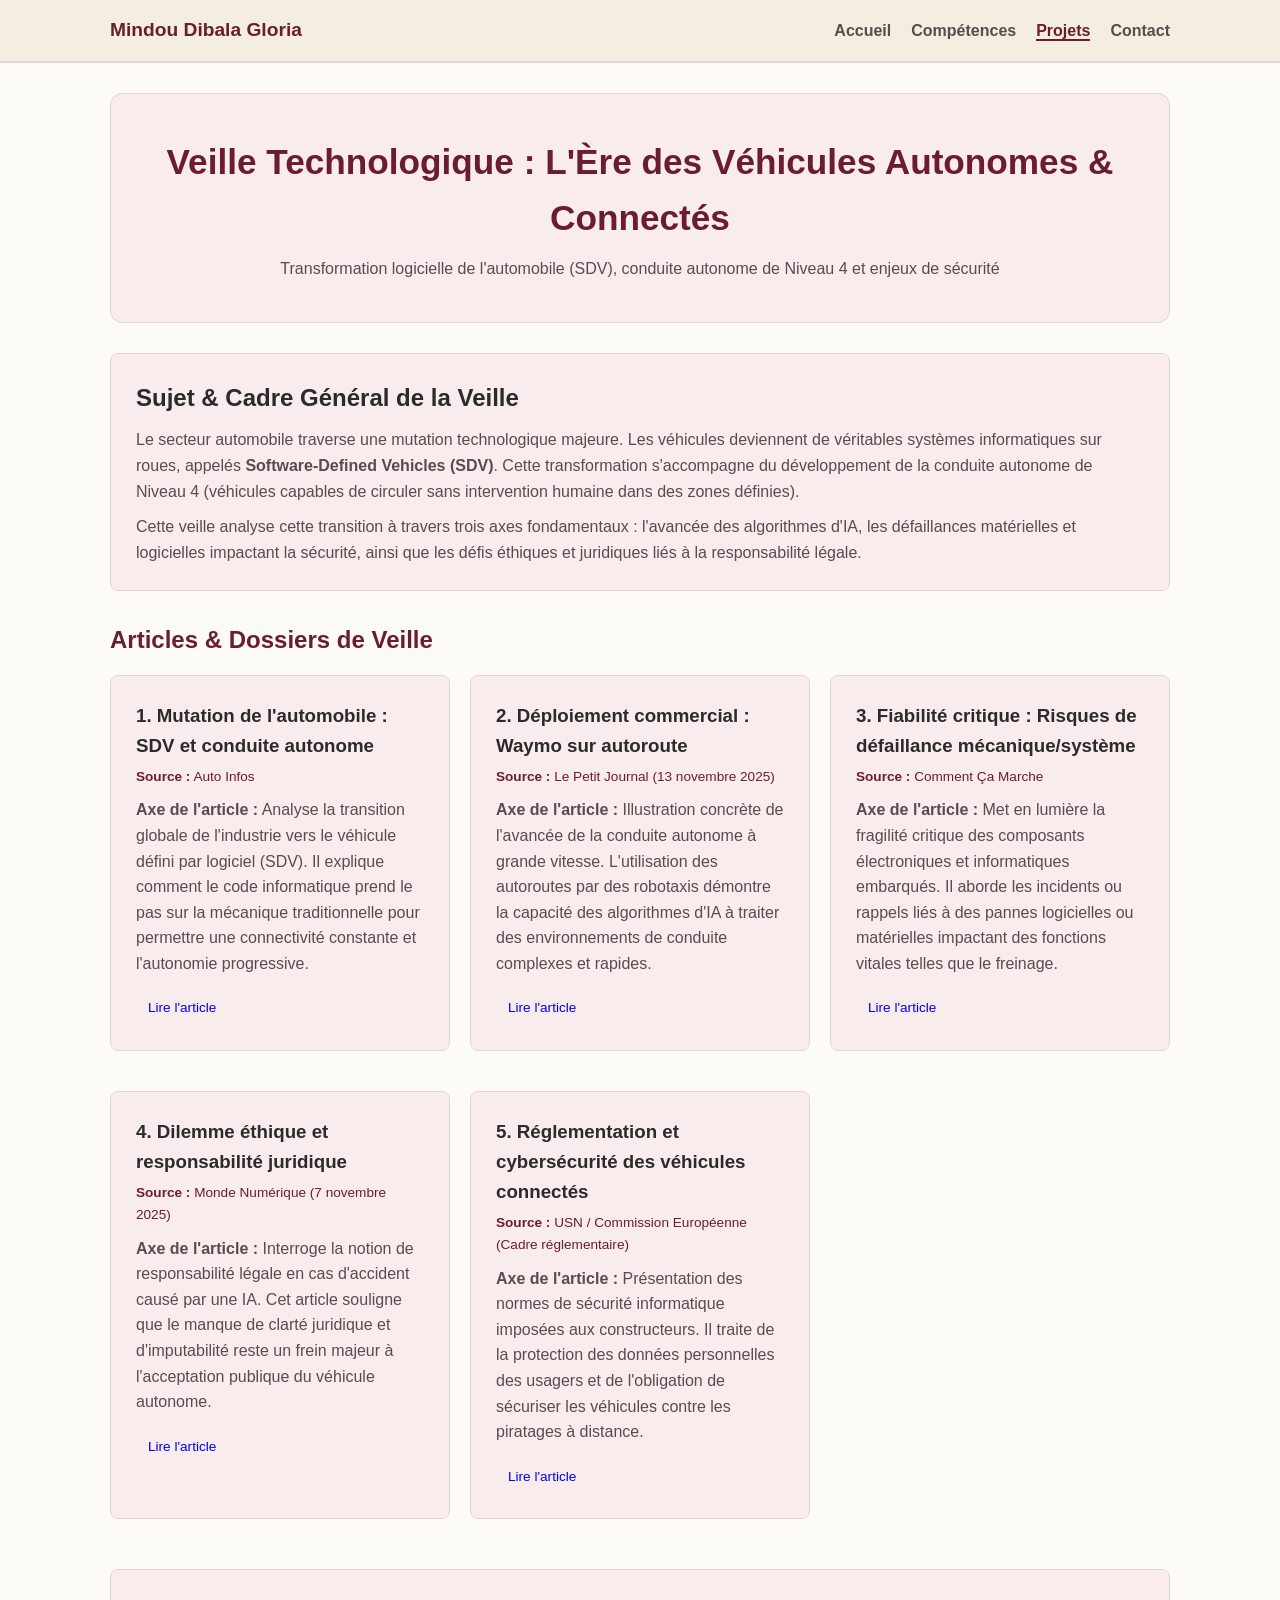
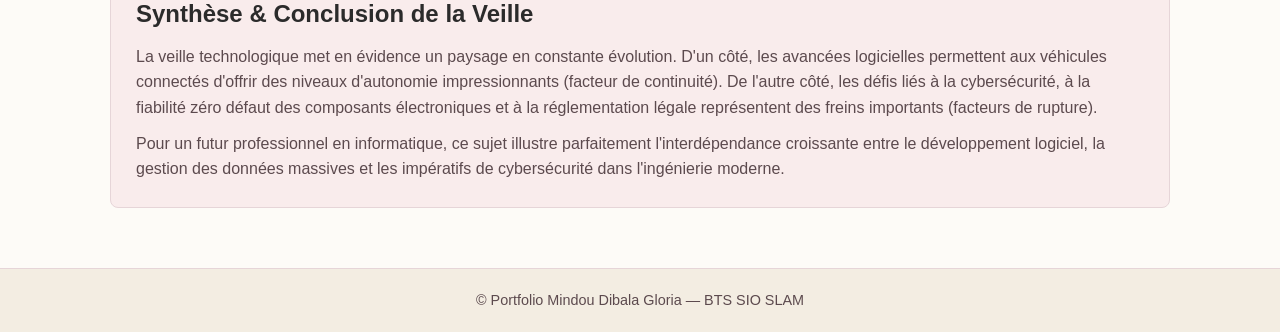
==== veille-technologique.html @ 2529f7f1 "Add files via upload" ====
<!DOCTYPE html>
<html lang="fr">
<head>
    <meta charset="UTF-8">
    <meta name="viewport" content="width=device-width, initial-scale=1.0">
    <title>Veille Technologique — Véhicules Autonomes & Connectés</title>
    <link rel="stylesheet" href="style.css">
</head>
<body>

    <nav>
        <div class="container nav-container">
            <a href="index.html" class="logo">Mindou Dibala Gloria</a>
            <ul class="nav-links">
                <li><a href="index.html">Accueil</a></li>
                <li><a href="competences.html">Compétences</a></li>
                <li><a href="projets.html" class="active">Projets</a></li>
                <li><a href="contact.html">Contact</a></li>
            </ul>
        </div>
    </nav>

    <main class="container">
        <header class="page-header">
            <h1>Veille Technologique : L'Ère des Véhicules Autonomes & Connectés</h1>
            <p>Transformation logicielle de l'automobile (SDV), conduite autonome de Niveau 4 et enjeux de sécurité</p>
        </header>

        <!-- PRESENTATION GLOBALE DU SUJET -->
        <div class="card">
            <h2>Sujet & Cadre Général de la Veille</h2>
            <p style="margin-top: 10px; color: var(--text-muted);">
                Le secteur automobile traverse une mutation technologique majeure. Les véhicules deviennent de véritables systèmes informatiques sur roues, appelés <strong>Software-Defined Vehicles (SDV)</strong>. Cette transformation s'accompagne du développement de la conduite autonome de Niveau 4 (véhicules capables de circuler sans intervention humaine dans des zones définies).
            </p>
            <p style="margin-top: 10px; color: var(--text-muted);">
                Cette veille analyse cette transition à travers trois axes fondamentaux : l'avancée des algorithmes d'IA, les défaillances matérielles et logicielles impactant la sécurité, ainsi que les défis éthiques et juridiques liés à la responsabilité légale.
            </p>
        </div>

        <h2 style="margin: 30px 0 15px 0; color: var(--accent-color);">Articles & Dossiers de Veille</h2>

        <div class="grid-2">
            <!-- ARTICLE 1 -->
            <div class="card">
                <h3>1. Mutation de l'automobile : SDV et conduite autonome</h3>
                <p style="font-size: 0.85rem; color: var(--accent-color); margin-top: 5px;">
                    <strong>Source :</strong> Auto Infos
                </p>
                <p style="margin-top: 10px; color: var(--text-muted);">
                    <strong>Axe de l'article :</strong> Analyse la transition globale de l'industrie vers le véhicule défini par logiciel (SDV). Il explique comment le code informatique prend le pas sur la mécanique traditionnelle pour permettre une connectivité constante et l'autonomie progressive.
                </p>
                <div style="margin-top: 15px;">
                    <a href="https://www.auto-infos.fr/article/vehicules-connectes-sdv-vehicules-autonomes-le-monde-de-l-automobile-en-pleine-mutation.288270" target="_blank" class="btn-submit" style="text-decoration: none; font-size: 0.85rem; padding: 6px 12px; display: inline-block;">Lire l'article</a>
                </div>
            </div>

            <!-- ARTICLE 2 -->
            <div class="card">
                <h3>2. Déploiement commercial : Waymo sur autoroute</h3>
                <p style="font-size: 0.85rem; color: var(--accent-color); margin-top: 5px;">
                    <strong>Source :</strong> Le Petit Journal (13 novembre 2025)
                </p>
                <p style="margin-top: 10px; color: var(--text-muted);">
                    <strong>Axe de l'article :</strong> Illustration concrète de l'avancée de la conduite autonome à grande vitesse. L'utilisation des autoroutes par des robotaxis démontre la capacité des algorithmes d'IA à traiter des environnements de conduite complexes et rapides.
                </p>
                <div style="margin-top: 15px;">
                    <a href="https://lepetitjournal.com/san-francisco/comprendre-san-francisco/waymo-les-taxis-robots-qui-transforment-nos-rues-et-empruntent-les-autoroutes-427599" target="_blank" class="btn-submit" style="text-decoration: none; font-size: 0.85rem; padding: 6px 12px; display: inline-block;">Lire l'article</a>
                </div>
            </div>

            <!-- ARTICLE 3 -->
            <div class="card">
                <h3>3. Fiabilité critique : Risques de défaillance mécanique/système</h3>
                <p style="font-size: 0.85rem; color: var(--accent-color); margin-top: 5px;">
                    <strong>Source :</strong> Comment Ça Marche
                </p>
                <p style="margin-top: 10px; color: var(--text-muted);">
                    <strong>Axe de l'article :</strong> Met en lumière la fragilité critique des composants électroniques et informatiques embarqués. Il aborde les incidents ou rappels liés à des pannes logicielles ou matérielles impactant des fonctions vitales telles que le freinage.
                </p>
                <div style="margin-top: 15px;">
                    <a href="https://www.commentcamarche.net/maison/36447-mercedes-voitures-sans-freins/" target="_blank" class="btn-submit" style="text-decoration: none; font-size: 0.85rem; padding: 6px 12px; display: inline-block;">Lire l'article</a>
                </div>
            </div>

            <!-- ARTICLE 4 -->
            <div class="card">
                <h3>4. Dilemme éthique et responsabilité juridique</h3>
                <p style="font-size: 0.85rem; color: var(--accent-color); margin-top: 5px;">
                    <strong>Source :</strong> Monde Numérique (7 novembre 2025)
                </p>
                <p style="margin-top: 10px; color: var(--text-muted);">
                    <strong>Axe de l'article :</strong> Interroge la notion de responsabilité légale en cas d'accident causé par une IA. Cet article souligne que le manque de clarté juridique et d'imputabilité reste un frein majeur à l'acceptation publique du véhicule autonome.
                </p>
                <div style="margin-top: 15px;">
                    <a href="https://mondenumerique.info/episode/edito-ce-quun-chat-tue-par-un-robotaxi-dit-de-notre-rapport-a-la-technologie" target="_blank" class="btn-submit" style="text-decoration: none; font-size: 0.85rem; padding: 6px 12px; display: inline-block;">Lire l'article</a>
                </div>
            </div>

            <!-- ARTICLE 5 -->
            <div class="card">
                <h3>5. Réglementation et cybersécurité des véhicules connectés</h3>
                <p style="font-size: 0.85rem; color: var(--accent-color); margin-top: 5px;">
                    <strong>Source :</strong> USN / Commission Européenne (Cadre réglementaire)
                </p>
                <p style="margin-top: 10px; color: var(--text-muted);">
                    <strong>Axe de l'article :</strong> Présentation des normes de sécurité informatique imposées aux constructeurs. Il traite de la protection des données personnelles des usagers et de l'obligation de sécuriser les véhicules contre les piratages à distance.
                </p>
                <div style="margin-top: 15px;">
                    <a href="https://www.lesnumeriques.com/voiture/vehicules-autonomes-quelles-sont-les-regles-en-france-et-en-europe-a201200.html" target="_blank" class="btn-submit" style="text-decoration: none; font-size: 0.85rem; padding: 6px 12px; display: inline-block;">Lire l'article</a>
                </div>
            </div>
        </div>

        <!-- SYNTHESE ET CONCLUSION DE LA VEILLE -->
        <div class="card" style="margin-top: 30px;">
            <h2>Synthèse & Conclusion de la Veille</h2>
            <p style="margin-top: 10px; color: var(--text-muted);">
                La veille technologique met en évidence un paysage en constante évolution. D'un côté, les avancées logicielles permettent aux véhicules connectés d'offrir des niveaux d'autonomie impressionnants (facteur de continuité). De l'autre côté, les défis liés à la cybersécurité, à la fiabilité zéro défaut des composants électroniques et à la réglementation légale représentent des freins importants (facteurs de rupture).
            </p>
            <p style="margin-top: 10px; color: var(--text-muted);">
                Pour un futur professionnel en informatique, ce sujet illustre parfaitement l'interdépendance croissante entre le développement logiciel, la gestion des données massives et les impératifs de cybersécurité dans l'ingénierie moderne.
            </p>
        </div>

    </main>

    <footer>
        <p>&copy; Portfolio Mindou Dibala Gloria — BTS SIO SLAM</p>
    </footer>

</body>
</html>
---- style.css ----
/* Palette : Crème (#fdfbf7), Sable (#f3ede2), Rose pastel (#f9ecec), Burgundy (#6b1d2f) */
:root {
    --bg-color: #fdfbf7;
    --card-bg: #f9ecec;
    --accent-color: #6b1d2f;
    --accent-light: #8b263e;
    --text-color: #2b2b2b;
    --text-muted: #5c4a4e;
    --border-color: #e6d5d8;
    --sable-bg: #f3ede2;
}

* {
    box-sizing: border-box;
    margin: 0;
    padding: 0;
    font-family: 'Segoe UI', Tahoma, Geneva, Verdana, sans-serif;
}

body {
    background-color: var(--bg-color);
    color: var(--text-color);
    line-height: 1.6;
    display: flex;
    flex-direction: column;
    min-height: 100vh;
}

.container {
    max-width: 1100px;
    margin: 0 auto;
    padding: 0 20px;
    width: 100%;
}

/* --- NAVIGATION --- */
nav {
    background-color: var(--sable-bg);
    border-bottom: 2px solid var(--border-color);
    padding: 15px 0;
    position: sticky;
    top: 0;
    z-index: 100;
}

nav .nav-container {
    display: flex;
    justify-content: space-between;
    align-items: center;
}

.logo {
    font-size: 1.2rem;
    font-weight: bold;
    color: var(--accent-color);
    text-decoration: none;
}

.nav-links {
    display: flex;
    list-style: none;
    gap: 20px;
}

.nav-links a {
    color: var(--text-muted);
    text-decoration: none;
    font-weight: 600;
    transition: color 0.2s;
}

.nav-links a:hover,
.nav-links a.active {
    color: var(--accent-color);
    border-bottom: 2px solid var(--accent-color);
}

/* --- EN-TETES DE PAGE --- */
header.page-header {
    text-align: center;
    padding: 40px 20px;
    background-color: var(--card-bg);
    border-radius: 12px;
    margin: 30px 0;
    border: 1px solid var(--border-color);
}

header.page-header h1 {
    font-size: 2.2rem;
    color: var(--accent-color);
    margin-bottom: 10px;
}

header.page-header p {
    color: var(--text-muted);
}

/* --- SECTIONS ET CARTES --- */
main {
    flex: 1;
}

.card {
    background-color: var(--card-bg);
    padding: 25px;
    border-radius: 8px;
    border: 1px solid var(--border-color);
    margin-bottom: 20px;
}

.grid-2 {
    display: grid;
    grid-template-columns: repeat(auto-fit, minmax(300px, 1fr));
    gap: 20px;
}

.grid-3 {
    display: grid;
    grid-template-columns: repeat(auto-fit, minmax(250px, 1fr));
    gap: 20px;
}

/* --- BADGES ET TAGS --- */
.badge {
    display: inline-block;
    background-color: var(--sable-bg);
    color: var(--accent-color);
    padding: 6px 14px;
    border-radius: 20px;
    border: 1px solid var(--accent-color);
    font-size: 0.85rem;
    font-weight: bold;
    margin-top: 10px;
}

.tags {
    display: flex;
    flex-wrap: wrap;
    gap: 8px;
    margin-top: 15px;
}

.tag {
    background-color: var(--bg-color);
    color: var(--accent-color);
    font-size: 0.8rem;
    font-weight: 600;
    padding: 4px 8px;
    border-radius: 4px;
    border: 1px solid var(--border-color);
}

.tech-used {
    margin-top: 10px;
    font-size: 0.9rem;
    font-weight: bold;
    color: var(--accent-color);
}

/* --- LISTES ET LOGOS --- */
ul.custom-list {
    list-style-type: none;
    margin-top: 10px;
}

ul.custom-list li {
    color: var(--text-color);
    margin-bottom: 8px;
    position: relative;
    padding-left: 18px;
}

ul.custom-list li::before {
    content: "•";
    position: absolute;
    left: 0;
    color: var(--accent-color);
    font-weight: bold;
}

.icon-title {
    display: flex;
    align-items: center;
    gap: 10px;
    margin-bottom: 15px;
    color: var(--accent-color);
}

.icon-title svg {
    fill: var(--accent-color);
}

.certif-item {
    display: flex;
    align-items: center;
    gap: 12px;
    margin-bottom: 12px;
}

.certif-icon {
    width: 28px;
    height: 28px;
    fill: var(--accent-color);
    flex-shrink: 0;
}

/* --- FORMULAIRE --- */
.form-group {
    margin-bottom: 15px;
}

.form-group label {
    display: block;
    margin-bottom: 5px;
    color: var(--text-color);
    font-weight: 600;
}

.form-group input,
.form-group textarea {
    width: 100%;
    padding: 10px;
    background-color: var(--bg-color);
    border: 1px solid var(--border-color);
    border-radius: 6px;
    color: var(--text-color);
}

.form-group textarea {
    resize: vertical;
    height: 120px;
}

button.btn-submit {
    background-color: var(--accent-color);
    color: #ffffff;
    padding: 10px 20px;
    border: none;
    border-radius: 6px;
    font-weight: bold;
    cursor: pointer;
}

button.btn-submit:hover {
    background-color: var(--accent-light);
}

/* --- FOOTER --- */
footer {
    text-align: center;
    padding: 20px;
    color: var(--text-muted);
    font-size: 0.9rem;
    border-top: 1px solid var(--border-color);
    margin-top: 40px;
    background-color: var(--sable-bg);
}/* Palette : Crème (#fdfbf7), Sable (#f3ede2), Rose pastel (#f9ecec), Burgundy (#6b1d2f) */
:root {
    --bg-color: #fdfbf7;
    --card-bg: #f9ecec;
    --accent-color: #6b1d2f;
    --accent-light: #8b263e;
    --text-color: #2b2b2b;
    --text-muted: #5c4a4e;
    --border-color: #e6d5d8;
    --sable-bg: #f3ede2;
}

* {
    box-sizing: border-box;
    margin: 0;
    padding: 0;
    font-family: 'Segoe UI', Tahoma, Geneva, Verdana, sans-serif;
}

body {
    background-color: var(--bg-color);
    color: var(--text-color);
    line-height: 1.6;
    display: flex;
    flex-direction: column;
    min-height: 100vh;
}

.container {
    max-width: 1100px;
    margin: 0 auto;
    padding: 0 20px;
    width: 100%;
}

/* --- NAVIGATION --- */
nav {
    background-color: var(--sable-bg);
    border-bottom: 2px solid var(--border-color);
    padding: 15px 0;
    position: sticky;
    top: 0;
    z-index: 100;
}

nav .nav-container {
    display: flex;
    justify-content: space-between;
    align-items: center;
}

.logo {
    font-size: 1.2rem;
    font-weight: bold;
    color: var(--accent-color);
    text-decoration: none;
}

.nav-links {
    display: flex;
    list-style: none;
    gap: 20px;
}

.nav-links a {
    color: var(--text-muted);
    text-decoration: none;
    font-weight: 600;
    transition: color 0.2s;
}

.nav-links a:hover,
.nav-links a.active {
    color: var(--accent-color);
    border-bottom: 2px solid var(--accent-color);
}

/* --- EN-TETES DE PAGE --- */
header.page-header {
    text-align: center;
    padding: 40px 20px;
    background-color: var(--card-bg);
    border-radius: 12px;
    margin: 30px 0;
    border: 1px solid var(--border-color);
}

header.page-header h1 {
    font-size: 2.2rem;
    color: var(--accent-color);
    margin-bottom: 10px;
}

header.page-header p {
    color: var(--text-muted);
}

/* --- SECTIONS ET CARTES --- */
main {
    flex: 1;
}

.card {
    background-color: var(--card-bg);
    padding: 25px;
    border-radius: 8px;
    border: 1px solid var(--border-color);
    margin-bottom: 20px;
}

.grid-2 {
    display: grid;
    grid-template-columns: repeat(auto-fit, minmax(300px, 1fr));
    gap: 20px;
}

.grid-3 {
    display: grid;
    grid-template-columns: repeat(auto-fit, minmax(250px, 1fr));
    gap: 20px;
}

/* --- BADGES ET TAGS --- */
.badge {
    display: inline-block;
    background-color: var(--sable-bg);
    color: var(--accent-color);
    padding: 6px 14px;
    border-radius: 20px;
    border: 1px solid var(--accent-color);
    font-size: 0.85rem;
    font-weight: bold;
    margin-top: 10px;
}

.tags {
    display: flex;
    flex-wrap: wrap;
    gap: 8px;
    margin-top: 15px;
}

.tag {
    background-color: var(--bg-color);
    color: var(--accent-color);
    font-size: 0.8rem;
    font-weight: 600;
    padding: 4px 8px;
    border-radius: 4px;
    border: 1px solid var(--border-color);
}

.tech-used {
    margin-top: 10px;
    font-size: 0.9rem;
    font-weight: bold;
    color: var(--accent-color);
}

/* --- LISTES ET LOGOS --- */
ul.custom-list {
    list-style-type: none;
    margin-top: 10px;
}

ul.custom-list li {
    color: var(--text-color);
    margin-bottom: 8px;
    position: relative;
    padding-left: 18px;
}

ul.custom-list li::before {
    content: "•";
    position: absolute;
    left: 0;
    color: var(--accent-color);
    font-weight: bold;
}

.icon-title {
    display: flex;
    align-items: center;
    gap: 10px;
    margin-bottom: 15px;
    color: var(--accent-color);
}

.icon-title svg {
    fill: var(--accent-color);
}

.certif-item {
    display: flex;
    align-items: center;
    gap: 12px;
    margin-bottom: 12px;
}

.certif-icon {
    width: 28px;
    height: 28px;
    fill: var(--accent-color);
    flex-shrink: 0;
}

/* --- FORMULAIRE --- */
.form-group {
    margin-bottom: 15px;
}

.form-group label {
    display: block;
    margin-bottom: 5px;
    color: var(--text-color);
    font-weight: 600;
}

.form-group input,
.form-group textarea {
    width: 100%;
    padding: 10px;
    background-color: var(--bg-color);
    border: 1px solid var(--border-color);
    border-radius: 6px;
    color: var(--text-color);
}

.form-group textarea {
    resize: vertical;
    height: 120px;
}

button.btn-submit {
    background-color: var(--accent-color);
    color: #ffffff;
    padding: 10px 20px;
    border: none;
    border-radius: 6px;
    font-weight: bold;
    cursor: pointer;
}

button.btn-submit:hover {
    background-color: var(--accent-light);
}

/* --- FOOTER --- */
footer {
    text-align: center;
    padding: 20px;
    color: var(--text-muted);
    font-size: 0.9rem;
    border-top: 1px solid var(--border-color);
    margin-top: 40px;
    background-color: var(--sable-bg);
}
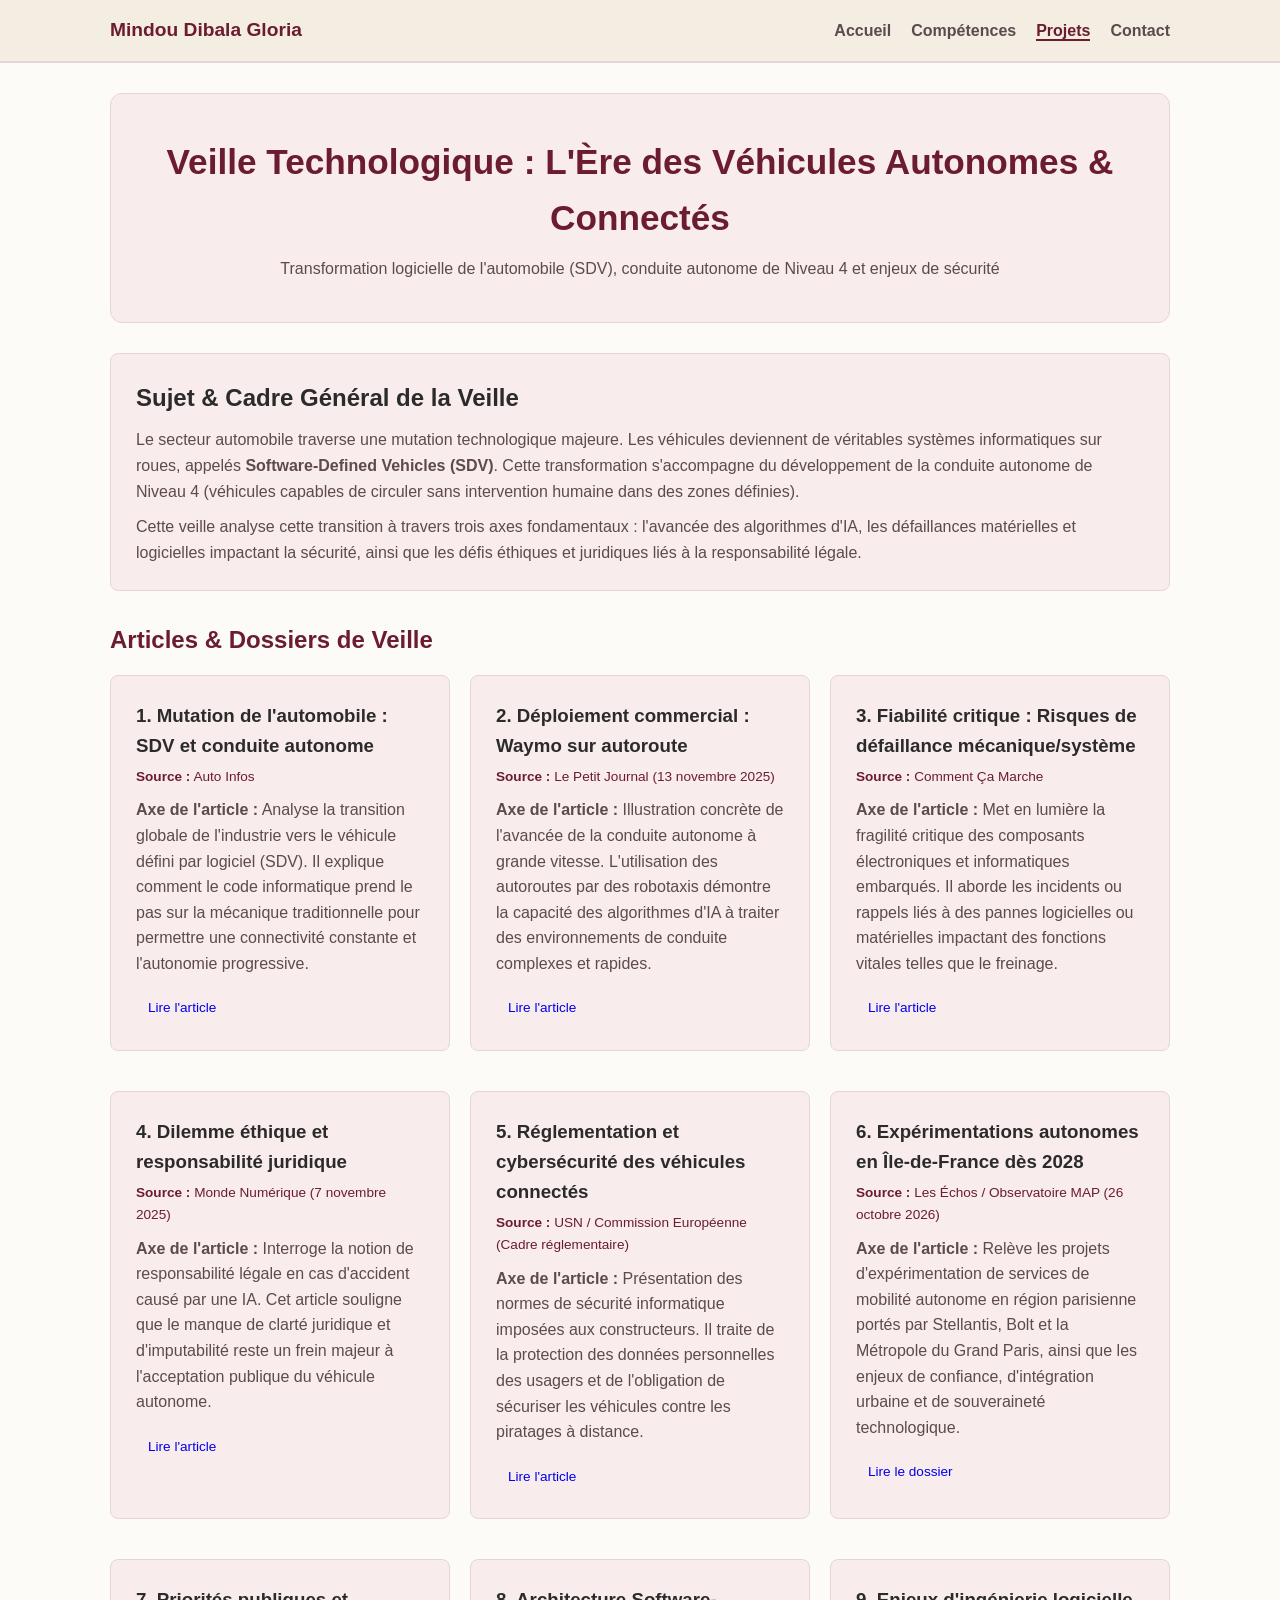
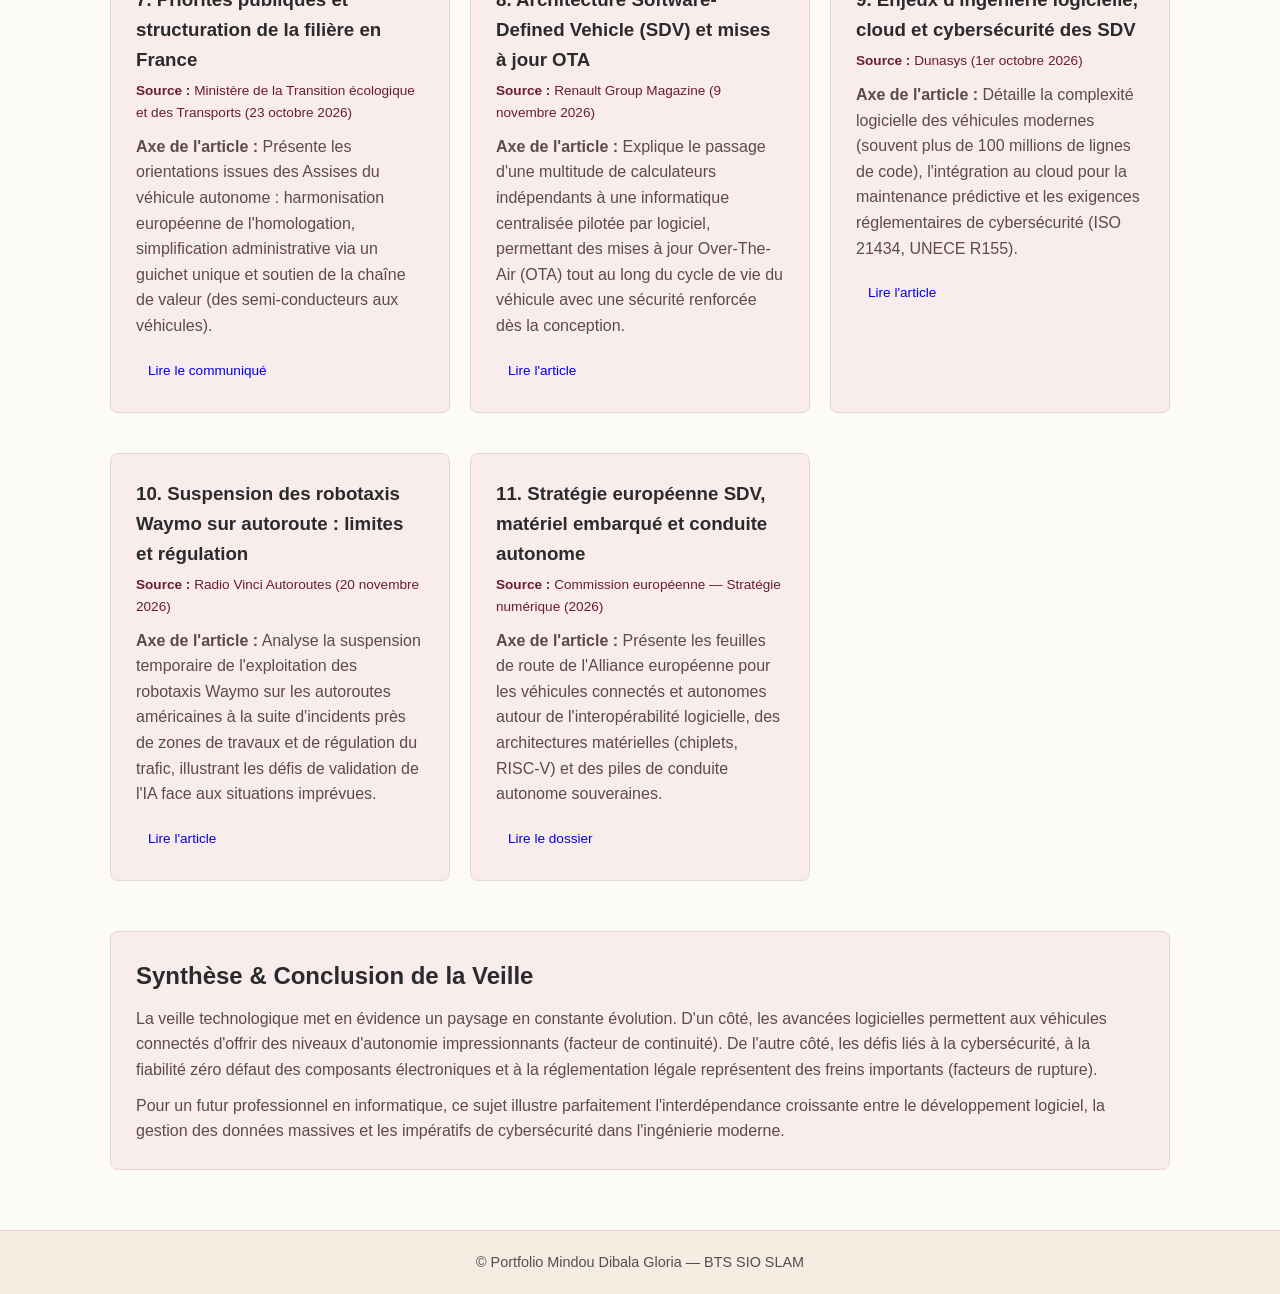
==== commit 8b8cd120: "Update veille-technologique.html" ====
--- a/veille-technologique.html
+++ b/veille-technologique.html
@@ -109,6 +109,90 @@
                     <a href="https://www.lesnumeriques.com/voiture/vehicules-autonomes-quelles-sont-les-regles-en-france-et-en-europe-a201200.html" target="_blank" class="btn-submit" style="text-decoration: none; font-size: 0.85rem; padding: 6px 12px; display: inline-block;">Lire l'article</a>
                 </div>
             </div>
+
+             <!-- ARTICLE 6 -->
+            <div class="card">
+                <h3>6. Expérimentations autonomes en Île-de-France dès 2028</h3>
+                <p style="font-size: 0.85rem; color: var(--accent-color); margin-top: 5px;">
+                    <strong>Source :</strong> Les Échos / Observatoire MAP (26 octobre 2026)
+                </p>
+                <p style="margin-top: 10px; color: var(--text-muted);">
+                    <strong>Axe de l'article :</strong> Relève les projets d'expérimentation de services de mobilité autonome en région parisienne portés par Stellantis, Bolt et la Métropole du Grand Paris, ainsi que les enjeux de confiance, d'intégration urbaine et de souveraineté technologique.
+                </p>
+                <div style="margin-top: 15px;">
+                    <a href="https://www.observatoire-map.org/presse?id=787" target="_blank" class="btn-submit" style="text-decoration: none; font-size: 0.85rem; padding: 6px 12px; display: inline-block;">Lire le dossier</a>
+                </div>
+            </div>
+
+            <!-- ARTICLE 7 -->
+            <div class="card">
+                <h3>7. Priorités publiques et structuration de la filière en France</h3>
+                <p style="font-size: 0.85rem; color: var(--accent-color); margin-top: 5px;">
+                    <strong>Source :</strong> Ministère de la Transition écologique et des Transports (23 octobre 2026)
+                </p>
+                <p style="margin-top: 10px; color: var(--text-muted);">
+                    <strong>Axe de l'article :</strong> Présente les orientations issues des Assises du véhicule autonome : harmonisation européenne de l'homologation, simplification administrative via un guichet unique et soutien de la chaîne de valeur (des semi-conducteurs aux véhicules).
+                </p>
+                <div style="margin-top: 15px;">
+                    <a href="https://www.ecologie.gouv.fr/presse/assises-du-vehicule-autonome-philippe-tabarot-presente-aux-acteurs-filiere-priorites-du" target="_blank" class="btn-submit" style="text-decoration: none; font-size: 0.85rem; padding: 6px 12px; display: inline-block;">Lire le communiqué</a>
+                </div>
+            </div>
+
+            <!-- ARTICLE 8 -->
+            <div class="card">
+                <h3>8. Architecture Software-Defined Vehicle (SDV) et mises à jour OTA</h3>
+                <p style="font-size: 0.85rem; color: var(--accent-color); margin-top: 5px;">
+                    <strong>Source :</strong> Renault Group Magazine (9 novembre 2026)
+                </p>
+                <p style="margin-top: 10px; color: var(--text-muted);">
+                    <strong>Axe de l'article :</strong> Explique le passage d'une multitude de calculateurs indépendants à une informatique centralisée pilotée par logiciel, permettant des mises à jour Over-The-Air (OTA) tout au long du cycle de vie du véhicule avec une sécurité renforcée dès la conception.
+                </p>
+                <div style="margin-top: 15px;">
+                    <a href="https://www.renaultgroup.com/magazine/technologie/sdv-comment-le-logiciel-transforme-lautomobile/" target="_blank" class="btn-submit" style="text-decoration: none; font-size: 0.85rem; padding: 6px 12px; display: inline-block;">Lire l'article</a>
+                </div>
+            </div>
+
+            <!-- ARTICLE 9 -->
+            <div class="card">
+                <h3>9. Enjeux d'ingénierie logicielle, cloud et cybersécurité des SDV</h3>
+                <p style="font-size: 0.85rem; color: var(--accent-color); margin-top: 5px;">
+                    <strong>Source :</strong> Dunasys (1er octobre 2026)
+                </p>
+                <p style="margin-top: 10px; color: var(--text-muted);">
+                    <strong>Axe de l'article :</strong> Détaille la complexité logicielle des véhicules modernes (souvent plus de 100 millions de lignes de code), l'intégration au cloud pour la maintenance prédictive et les exigences réglementaires de cybersécurité (ISO 21434, UNECE R155).
+                </p>
+                <div style="margin-top: 15px;">
+                    <a href="https://www.dunasys.com/actualites/technology/sdv-software-defined-vehicle-definition-et-enjeux/" target="_blank" class="btn-submit" style="text-decoration: none; font-size: 0.85rem; padding: 6px 12px; display: inline-block;">Lire l'article</a>
+                </div>
+            </div>
+
+            <!-- ARTICLE 10 -->
+            <div class="card">
+                <h3>10. Suspension des robotaxis Waymo sur autoroute : limites et régulation</h3>
+                <p style="font-size: 0.85rem; color: var(--accent-color); margin-top: 5px;">
+                    <strong>Source :</strong> Radio Vinci Autoroutes (20 novembre 2026)
+                </p>
+                <p style="margin-top: 10px; color: var(--text-muted);">
+                    <strong>Axe de l'article :</strong> Analyse la suspension temporaire de l'exploitation des robotaxis Waymo sur les autoroutes américaines à la suite d'incidents près de zones de travaux et de régulation du trafic, illustrant les défis de validation de l'IA face aux situations imprévues.
+                </p>
+                <div style="margin-top: 15px;">
+                    <a href="https://radio.vinci-autoroutes.com/article/etats-unis-waymo-suspend-temporairement-ses-robotaxis-sur-les-autoroutes-19832" target="_blank" class="btn-submit" style="text-decoration: none; font-size: 0.85rem; padding: 6px 12px; display: inline-block;">Lire l'article</a>
+                </div>
+            </div>
+
+            <!-- ARTICLE 11 -->
+            <div class="card">
+                <h3>11. Stratégie européenne SDV, matériel embarqué et conduite autonome</h3>
+                <p style="font-size: 0.85rem; color: var(--accent-color); margin-top: 5px;">
+                    <strong>Source :</strong> Commission européenne — Stratégie numérique (2026)
+                </p>
+                <p style="margin-top: 10px; color: var(--text-muted);">
+                    <strong>Axe de l'article :</strong> Présente les feuilles de route de l'Alliance européenne pour les véhicules connectés et autonomes autour de l'interopérabilité logicielle, des architectures matérielles (chiplets, RISC-V) et des piles de conduite autonome souveraines.
+                </p>
+                <div style="margin-top: 15px;">
+                    <a href="https://digital-strategy.ec.europa.eu/fr/policies/vehicle-alliance" target="_blank" class="btn-submit" style="text-decoration: none; font-size: 0.85rem; padding: 6px 12px; display: inline-block;">Lire le dossier</a>
+                </div>
+            </div>
         </div>
 
         <!-- SYNTHESE ET CONCLUSION DE LA VEILLE -->
@@ -129,4 +213,4 @@
     </footer>
 
 </body>
-</html>+</html>
